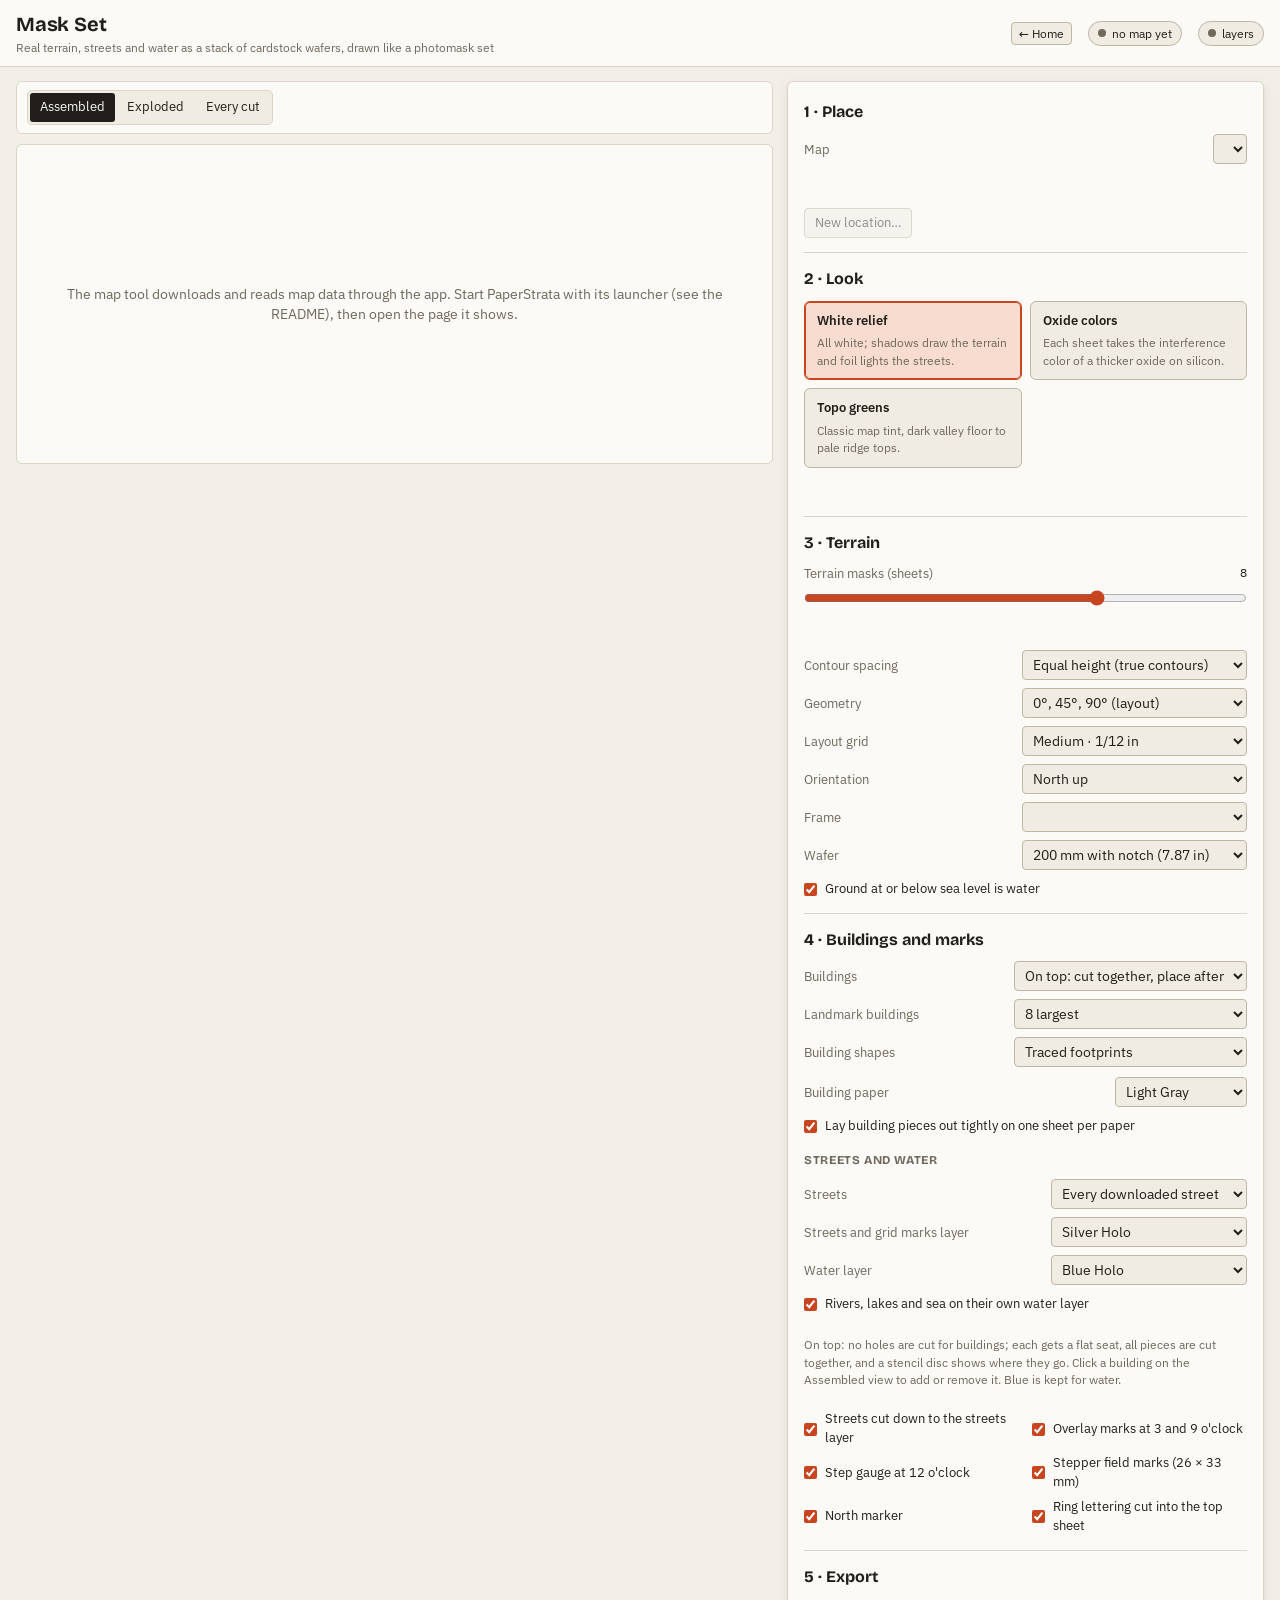
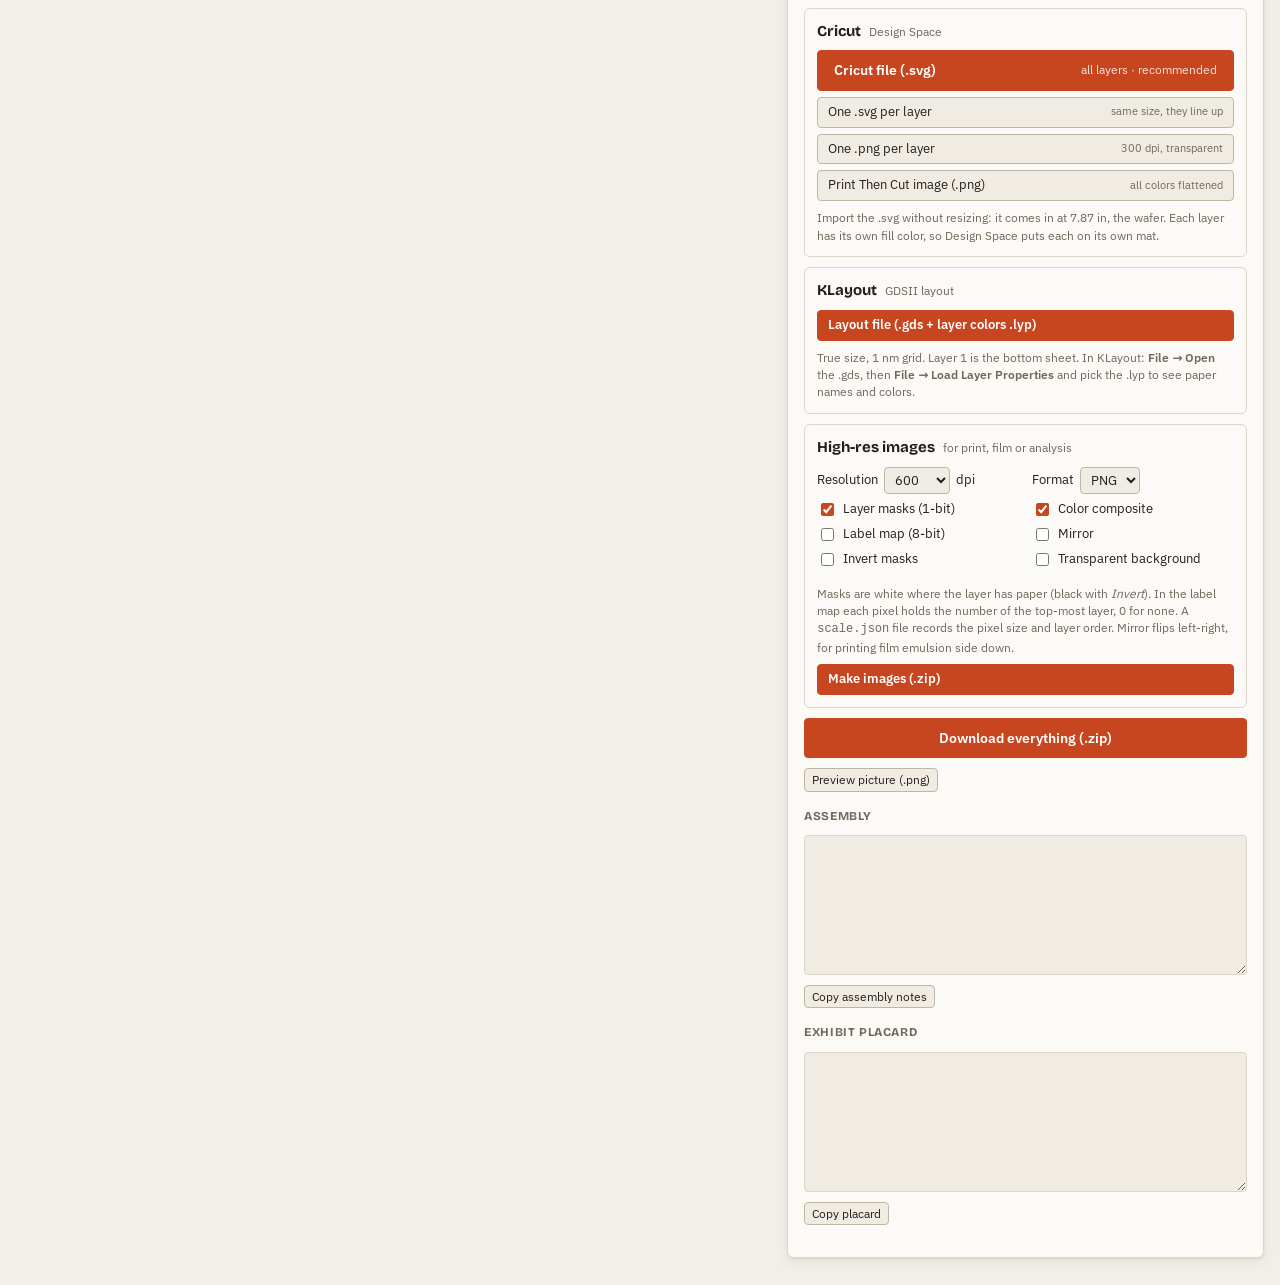
==== web/map.html @ 46f8a017 "PaperStrata: photos and maps to stacked layers for Cricut, KLayout and print Turn a photo or any pla" ====
<!doctype html>
<html lang="en">
<head>
<meta charset="utf-8">
<meta name="viewport" content="width=device-width, initial-scale=1, viewport-fit=cover">
<title>Mask Set · PaperStrata</title>
<link rel="stylesheet" href="css/fonts.css">
<link rel="stylesheet" href="css/styles.css">
<link rel="stylesheet" href="css/map.css">
</head>
<body>

<header class="topbar">
  <div>
    <h1 id="siteTitle">Mask Set</h1>
    <div class="sub">Real terrain, streets and water as a stack of cardstock wafers, drawn like a photomask set</div>
  </div>
  <div class="spacer"></div>
  <a class="btn sm" href="index.html">← Home</a>
  <span class="chip" id="chipSize">no map yet</span>
  <span class="chip" id="chipLayers">layers</span>
</header>

<main class="wafer-ws">
  <section class="wstage" aria-label="Preview">
    <div class="toolbar">
      <div class="group" id="viewTabsW">
        <button class="btn active" data-view="stack">Assembled</button>
        <button class="btn" data-view="exploded">Exploded</button>
        <button class="btn" data-view="cuts">Every cut</button>
      </div>
      <label id="explodeRow" hidden>Spread <input type="range" id="explode" min="0" max="100" value="60"></label>
    </div>
    <div class="wwrap" id="waferWrap">
      <canvas id="waferCanvas" width="16" height="16"></canvas>
      <div class="cuts-grid" id="cutsGridW" hidden></div>
      <div class="busy" id="busyW" hidden>Building…</div>
      <div class="wempty" id="emptyW" hidden></div>
    </div>
    <div class="statusline" id="statusW"></div>
  </section>

  <section class="panel wpanel" aria-label="Design">
    <div class="wsec">
      <h2>1 · Place</h2>
      <div class="row">
        <label for="sitePick">Map</label>
        <select id="sitePick"></select>
      </div>
      <p class="note" id="siteNote"></p>
      <div class="btns">
        <button class="btn" id="btnNewSite">New location…</button>
        <button class="btn sm" id="btnDeleteSite" hidden>Delete this map</button>
      </div>
      <form class="newsite" id="newSite" hidden>
        <label class="field">Name <input type="text" id="nsName" placeholder="e.g. Mount Tamalpais" maxlength="60" required></label>
        <label class="field">Coordinates
          <input type="text" id="nsCoords" placeholder="Paste from Google Maps: 37.9235, -122.5965" autocomplete="off" required>
        </label>
        <p class="note" id="nsCoordsOut">In Google Maps, right-click a spot and click the numbers at the top of the menu to copy them. A Google Maps link or 37°55'24.6"N 122°35'47.4"W also works.</p>
        <div class="field">Field of view (wafer diameter)
          <div class="dia">
            <input type="number" id="nsDia" min="0.2" max="30" step="0.1" value="5" required>
            <div class="group unit" id="nsUnit" role="radiogroup" aria-label="Unit">
              <button type="button" class="btn sm active" data-unit="km" aria-pressed="true">km</button>
              <button type="button" class="btn sm" data-unit="mi" aria-pressed="false">mi</button>
            </div>
          </div>
        </div>
        <p class="note" id="nsScale"></p>
        <div class="btns">
          <button class="btn primary" id="nsGo" type="submit">Download map data</button>
          <button class="btn" id="nsCancel" type="button">Cancel</button>
        </div>
        <div class="xp-status" id="nsStatus" hidden><div id="nsMsg"></div><div class="xp-bar"><i id="nsBar"></i></div></div>
        <p class="note">Elevation from AWS Terrain Tiles; streets, water and buildings from OpenStreetMap. Downloads take from a few seconds to a couple of minutes, and are kept for next time.</p>
      </form>
    </div>

    <div class="wsec">
      <h2>2 · Look</h2>
      <div class="look-cards">
        <label class="look-card"><input type="radio" name="pal" value="white" checked><b>White relief</b><span>All white; shadows draw the terrain and foil lights the streets.</span></label>
        <label class="look-card"><input type="radio" name="pal" value="oxide"><b>Oxide colors</b><span>Each sheet takes the interference color of a thicker oxide on silicon.</span></label>
        <label class="look-card"><input type="radio" name="pal" value="greens"><b>Topo greens</b><span>Classic map tint, dark valley floor to pale ridge tops.</span></label>
      </div>
      <p class="note" id="paletteNote"></p>
    </div>

    <div class="wsec">
      <h2>3 · Terrain</h2>
      <div class="row"><label for="levels">Terrain masks (sheets)</label><span class="val" id="levelsOut">8</span><input type="range" id="levels" min="4" max="10" value="8"></div>
      <p class="note" id="intervalOut"></p>
      <div class="row">
        <label for="spacing">Contour spacing</label>
        <select id="spacing"><option value="height" selected>Equal height (true contours)</option><option value="area">Equal area (balanced sheets)</option></select>
        <label for="geom">Geometry</label>
        <select id="geom"><option value="octi" selected>0°, 45°, 90° (layout)</option><option value="manhattan">0° and 90° only</option></select>
        <label for="grid">Layout grid</label>
        <select id="grid"><option value="3">Fine · 1/16 in</option><option value="4" selected>Medium · 1/12 in</option><option value="6">Bold · 1/8 in</option></select>
        <label for="orient">Orientation</label>
        <select id="orient"><option value="north" selected>North up</option><option value="grid">Street grid square to the wafer</option></select>
        <label for="frame" data-needs="frames">Frame</label>
        <select id="frame" data-needs="frames"></select>
        <label for="wafer">Wafer</label>
        <select id="wafer"><option value="200" selected>200 mm with notch (7.87 in)</option><option value="150">150 mm with flat (5.91 in)</option></select>
      </div>
      <label class="check"><input type="checkbox" id="sea" checked> Ground at or below sea level is water</label>
    </div>

    <div class="wsec">
      <h2>4 · Buildings and marks</h2>
      <div class="row">
        <label for="mount">Buildings</label>
        <select id="mount"><option value="top" selected>On top: cut together, place after</option><option value="inlay">Inlaid flush in their own holes</option><option value="via">Cut out to the foil</option></select>
        <label for="mainCount">Landmark buildings</label>
        <select id="mainCount"><option value="0">None</option><option value="4">4 largest</option><option value="8" selected>8 largest</option><option value="12">12 largest</option><option value="16">16 largest</option></select>
        <label for="mainShape">Building shapes</label>
        <select id="mainShape"><option value="trace" selected>Traced footprints</option><option value="rect">Simple rectangles</option></select>
      </div>
      <div id="extraOptions" class="extra-options" hidden></div>
      <div id="paperRows">
        <div class="row"><label for="mainPaper">Building paper</label><select id="mainPaper"></select></div>
      </div>
      <label class="check" id="denseRow"><input type="checkbox" id="dense" checked> Lay building pieces out tightly on one sheet per paper</label>
      <h3 class="sub-h">Streets and water</h3>
      <div class="row">
        <label for="streetDetail">Streets</label>
        <select id="streetDetail"><option value="all" selected>Every downloaded street</option><option value="major">Main and secondary roads</option><option value="main">Main roads only</option></select>
        <label for="streetPaper">Streets and grid marks layer</label><select id="streetPaper"></select>
        <label for="waterPaper">Water layer</label><select id="waterPaper"></select>
      </div>
      <label class="check"><input type="checkbox" id="water" checked> Rivers, lakes and sea on their own water layer</label>
      <p class="note">On top: no holes are cut for buildings; each gets a flat seat, all pieces are cut together, and a stencil disc shows where they go. Click a building on the Assembled view to add or remove it. Blue is kept for water.</p>
      <div class="checks">
        <label class="check"><input type="checkbox" id="roads" checked> Streets cut down to the streets layer</label>
        <label class="check"><input type="checkbox" id="align" checked> Overlay marks at 3 and 9 o'clock</label>
        <label class="check"><input type="checkbox" id="gauge" checked> Step gauge at 12 o'clock</label>
        <label class="check"><input type="checkbox" id="fields" checked> Stepper field marks (26 × 33 mm)</label>
        <label class="check"><input type="checkbox" id="north" checked> North marker</label>
        <label class="check"><input type="checkbox" id="lettering" checked> Ring lettering cut into the top sheet</label>
      </div>
    </div>

    <div class="wsec">
      <h2>5 · Export</h2>
      <div class="layer-list" id="layerListW"></div>
      <div id="exportPanel"></div>
      <div class="btns"><button class="btn sm" id="btnPngW">Preview picture (.png)</button></div>
      <h3 class="sub-h">Assembly</h3>
      <textarea class="cut-sheet" id="assembly" readonly spellcheck="false"></textarea>
      <div class="btns"><button class="btn sm" data-copy="assembly">Copy assembly notes</button></div>
      <h3 class="sub-h">Exhibit placard</h3>
      <textarea class="cut-sheet" id="placard" readonly spellcheck="false"></textarea>
      <div class="btns"><button class="btn sm" data-copy="placard">Copy placard</button></div>
    </div>
  </section>
</main>

<div class="toast" id="toast" hidden></div>

<script src="vendor/jszip.min.js"></script>
<script src="js/engine.js"></script>
<script src="js/export.js"></script>
<script src="js/export-ui.js"></script>
<script src="js/palettes.js"></script>
<script src="js/map.js"></script>
</body>
</html>
---- web/css/fonts.css ----
/* Bundled fonts (SIL Open Font License; see fonts/OFL-*.txt) so the app works offline. */
@font-face { font-family: 'IBM Plex Sans'; font-weight: 400; font-style: normal; font-display: swap; src: url('../fonts/ibm-plex-sans-latin-400-normal.woff2') format('woff2'); }
@font-face { font-family: 'IBM Plex Sans'; font-weight: 500; font-style: normal; font-display: swap; src: url('../fonts/ibm-plex-sans-latin-500-normal.woff2') format('woff2'); }
@font-face { font-family: 'IBM Plex Sans'; font-weight: 600; font-style: normal; font-display: swap; src: url('../fonts/ibm-plex-sans-latin-600-normal.woff2') format('woff2'); }
@font-face { font-family: 'IBM Plex Mono'; font-weight: 400; font-style: normal; font-display: swap; src: url('../fonts/ibm-plex-mono-latin-400-normal.woff2') format('woff2'); }
@font-face { font-family: 'IBM Plex Mono'; font-weight: 500; font-style: normal; font-display: swap; src: url('../fonts/ibm-plex-mono-latin-500-normal.woff2') format('woff2'); }
@font-face { font-family: 'Bricolage Grotesque'; font-weight: 500; font-style: normal; font-display: swap; src: url('../fonts/bricolage-grotesque-latin-500-normal.woff2') format('woff2'); }
@font-face { font-family: 'Bricolage Grotesque'; font-weight: 700; font-style: normal; font-display: swap; src: url('../fonts/bricolage-grotesque-latin-700-normal.woff2') format('woff2'); }
---- web/css/styles.css ----
/* Layout: three working columns on desktop — paper on hand | stage | preparation —
   collapsing to a single scrolling column on phones. */
:root {
  --bg: #f2efe8;          /* paper tray */
  --panel: #fbfaf6;       /* sheet */
  --panel-2: #f0ece3;
  --ink: #221f1b;
  --muted: #6f685c;
  --line: #ddd6c8;
  --line-strong: #bfb6a4;
  --accent: #c7461f;      /* cut line */
  --accent-ink: #ffffff;
  --accent-soft: #f7dccf;
  --ok: #2f7a4b;
  --warn: #a8701c;
  --bad: #b3261e;
  --checker-a: #e9e4d9;
  --checker-b: #f8f5ee;
  --font-display: "Bricolage Grotesque", "Avenir Next", "Segoe UI", sans-serif;
  --font-body: "IBM Plex Sans", "Segoe UI", system-ui, sans-serif;
  --font-mono: "IBM Plex Mono", "Cascadia Mono", Consolas, monospace;
  --radius: 6px;
  --shadow: 0 1px 2px rgba(30, 25, 15, 0.08), 0 4px 14px rgba(30, 25, 15, 0.06);
}
@media (prefers-color-scheme: dark) {
  :root:not([data-theme="light"]) {
    --bg: #1a1916; --panel: #242320; --panel-2: #2d2b27; --ink: #ece7dc; --muted: #a59d8e;
    --line: #3a3732; --line-strong: #55504a; --accent: #ff7a4a; --accent-ink: #1a1410; --accent-soft: #4a2a1d;
    --ok: #6fc48f; --warn: #e0a54a; --bad: #f08a80; --checker-a: #2a2824; --checker-b: #34312c;
    --shadow: 0 1px 2px rgba(0,0,0,0.4), 0 4px 14px rgba(0,0,0,0.3);
    color-scheme: dark;
  }
}
:root[data-theme="dark"] {
  --bg: #1a1916; --panel: #242320; --panel-2: #2d2b27; --ink: #ece7dc; --muted: #a59d8e;
  --line: #3a3732; --line-strong: #55504a; --accent: #ff7a4a; --accent-ink: #1a1410; --accent-soft: #4a2a1d;
  --ok: #6fc48f; --warn: #e0a54a; --bad: #f08a80; --checker-a: #2a2824; --checker-b: #34312c;
  --shadow: 0 1px 2px rgba(0,0,0,0.4), 0 4px 14px rgba(0,0,0,0.3);
  color-scheme: dark;
}

* { box-sizing: border-box; }
[hidden] { display: none !important; }
html, body { height: 100%; }
body {
  margin: 0; background: var(--bg); color: var(--ink);
  font: 14px/1.45 var(--font-body);
  padding-block: 0; padding-inline: 0;
}
h1, h2, h3 { font-family: var(--font-display); margin: 0; text-wrap: balance; }
button, input, select, textarea { font: inherit; color: inherit; }
button { cursor: pointer; }
.num { font-family: var(--font-mono); font-variant-numeric: tabular-nums; }
.muted { color: var(--muted); }
.small { font-size: 12px; }
a { color: var(--accent); }
:focus-visible { outline: 2px solid var(--accent); outline-offset: 2px; }
@media (prefers-reduced-motion: reduce) { * { transition: none !important; animation: none !important; } }

/* ---------------- header */
.topbar {
  display: flex; align-items: center; gap: 16px; flex-wrap: wrap;
  padding: 10px 16px; border-bottom: 1px solid var(--line); background: var(--panel);
  position: sticky; top: env(safe-area-inset-top, 0px); z-index: 5;
}
.topbar h1 { font-size: 20px; font-weight: 700; letter-spacing: -0.01em; }
.topbar .sub { color: var(--muted); font-size: 12px; }
.topbar .spacer { flex: 1; }
.chip {
  display: inline-flex; align-items: center; gap: 6px; padding: 3px 9px; border-radius: 999px;
  border: 1px solid var(--line-strong); font-size: 12px; background: var(--panel-2);
}
.chip::before { content: ""; width: 8px; height: 8px; border-radius: 50%; background: var(--muted); }
.chip.ok::before { background: var(--ok); }
.chip.warn::before { background: var(--warn); }
.chip.bad::before { background: var(--bad); }

/* ---------------- workspace grid */
.workspace {
  display: grid; grid-template-columns: 290px minmax(0, 1fr) 370px; gap: 14px;
  padding: 14px 16px 28px; align-items: start;
}
@media (max-width: 1180px) { .workspace { grid-template-columns: minmax(0, 1fr) 360px; } .panel.paper { grid-column: 1 / -1; order: 3; } }
@media (max-width: 820px) { .workspace { grid-template-columns: minmax(0, 1fr); } .panel.paper { order: 3; } .panel.prepare { order: 2; } .stage { order: 1; z-index: 4; }
  .canvas-wrap { min-height: 0; padding: 6px; } .canvas-wrap canvas { max-height: 32vh; } .statusline { display: none; } }

.panel { background: var(--panel); border: 1px solid var(--line); border-radius: var(--radius); box-shadow: var(--shadow); min-width: 0; }
.panel > header { display: flex; align-items: baseline; gap: 10px; padding: 12px 14px 8px; border-bottom: 1px solid var(--line); }
.panel > header h2 { font-size: 15px; font-weight: 700; }
.panel > header .hint { color: var(--muted); font-size: 12px; margin-left: auto; }

details.section { border-bottom: 1px solid var(--line); }
details.section:last-child { border-bottom: 0; }
details.section > summary {
  cursor: pointer; list-style: none; padding: 10px 14px; font-family: var(--font-display); font-weight: 700; font-size: 14px;
  display: flex; align-items: center; gap: 8px; user-select: none;
}
details.section > summary::-webkit-details-marker { display: none; }
details.section > summary::before { content: "▸"; color: var(--muted); font-size: 12px; transition: transform .15s; }
details.section[open] > summary::before { transform: rotate(90deg); }
details.section > summary .tag { margin-left: auto; font-family: var(--font-mono); font-weight: 400; font-size: 11px; color: var(--muted); }
.section-body { padding: 4px 14px 14px; display: grid; gap: 10px; }

/* ---------------- form controls */
.row { display: grid; grid-template-columns: minmax(0, 1fr) minmax(0, max-content); gap: 8px 10px; align-items: center; }
.row > * { min-width: 0; }
.row label { color: var(--muted); font-size: 12.5px; }
.row .val { font-family: var(--font-mono); font-size: 12px; color: var(--ink); min-width: 48px; text-align: right; }
.row input[type="range"] { grid-column: 1 / -1; width: 100%; accent-color: var(--accent); margin: 0; }
.row select, .row input[type="number"], .row input[type="text"] {
  background: var(--panel-2); border: 1px solid var(--line-strong); border-radius: 4px; padding: 4px 6px; min-width: 0; max-width: 100%; width: 100%;
}
.row select { max-width: min(100%, 260px); }
.row input[type="number"] { width: 84px; font-family: var(--font-mono); }
.row.full > * { grid-column: 1 / -1; }
.check { display: flex; align-items: center; gap: 8px; font-size: 13px; }
.check input { accent-color: var(--accent); margin: 0; }
.btns { display: flex; flex-wrap: wrap; gap: 6px; }
.btn {
  background: var(--panel-2); border: 1px solid var(--line-strong); border-radius: 4px; padding: 5px 10px; font-size: 13px;
  display: inline-flex; align-items: center; gap: 6px;
}
.btn:hover { border-color: var(--ink); }
.btn.primary { background: var(--accent); color: var(--accent-ink); border-color: var(--accent); font-weight: 600; }
.btn.primary:hover { filter: brightness(1.05); }
.btn.sm { padding: 2px 7px; font-size: 12px; }
.btn.active { background: var(--ink); color: var(--panel); border-color: var(--ink); }
.btn[disabled] { opacity: .5; cursor: not-allowed; }
.note { font-size: 12px; color: var(--muted); }
.note.warn { color: var(--warn); }
.note.bad { color: var(--bad); }

/* ---------------- stage */
.stage { display: grid; grid-template-columns: minmax(0, 1fr); gap: 10px; min-width: 0; position: sticky; top: calc(var(--topbar-h, 60px) + 10px); align-self: start; }
.stage > * { min-width: 0; }
.toolbar { display: flex; flex-wrap: wrap; align-items: center; gap: 8px; padding: 8px 10px; background: var(--panel); border: 1px solid var(--line); border-radius: var(--radius); }
.toolbar .group { display: inline-flex; gap: 2px; border: 1px solid var(--line); border-radius: 5px; padding: 2px; background: var(--panel-2); }
.toolbar .group .btn { border: 0; background: transparent; border-radius: 3px; }
.toolbar .group .btn.active { background: var(--ink); color: var(--panel); }
.toolbar .sep { width: 1px; align-self: stretch; background: var(--line); margin: 0 2px; }
.toolbar label { font-size: 12px; color: var(--muted); display: inline-flex; align-items: center; gap: 6px; }
.toolbar input[type="range"] { width: 90px; accent-color: var(--accent); }
.paint-strip { display: inline-flex; gap: 3px; flex-wrap: wrap; }
.paint-strip .sw { width: 20px; height: 20px; border-radius: 4px; border: 1px solid var(--line-strong); padding: 0; }
.paint-strip .sw.active { outline: 2px solid var(--accent); outline-offset: 1px; }

.canvas-wrap {
  position: relative; background: var(--panel); border: 1px solid var(--line); border-radius: var(--radius); padding: 10px;
  display: flex; align-items: center; justify-content: center; min-height: 320px;
}
.canvas-wrap canvas {
  max-width: 100%; max-height: calc(100vh - var(--topbar-h, 60px) - 215px); width: auto; height: auto; display: block; min-width: 0; object-fit: contain;
  background: repeating-conic-gradient(var(--checker-a) 0% 25%, var(--checker-b) 0% 50%) 0 0 / 16px 16px;
  box-shadow: 0 0 0 1px var(--line);
}
.canvas-wrap canvas.tool-fill, .canvas-wrap canvas.tool-brush, .canvas-wrap canvas.tool-erase { cursor: crosshair; }
.cuts-grid { display: grid; grid-template-columns: repeat(auto-fill, minmax(150px, 1fr)); gap: 10px; width: 100%; max-height: calc(100vh - var(--topbar-h, 60px) - 215px); overflow-y: auto; padding: 2px; }
.cut-card { background: var(--panel-2); border: 1px solid var(--line); border-radius: 6px; padding: 6px; display: grid; gap: 4px; cursor: pointer; }
.cut-card.selected { border-color: var(--accent); box-shadow: inset 0 0 0 1px var(--accent); }
.cut-card canvas { width: 100%; height: auto; display: block; background: none; box-shadow: none; }
.cut-card .t { font-size: 11px; display: grid; } .cut-card .t b { font-size: 12px; } .cut-card .t span { color: var(--muted); }
.steps { font-size: 12.5px; background: var(--panel-2); border: 1px solid var(--line); border-radius: 6px; padding: 10px 12px; display: grid; gap: 6px; }
.steps ol { margin: 0; padding-left: 18px; display: grid; gap: 4px; }
.canvas-wrap .drop { position: absolute; inset: 0; display: grid; place-items: center; background: var(--accent-soft); color: var(--ink); border: 2px dashed var(--accent); border-radius: var(--radius); font-weight: 600; pointer-events: none; }
.canvas-wrap .busy { position: absolute; top: 14px; right: 14px; font-size: 12px; color: var(--muted); background: var(--panel); padding: 2px 8px; border-radius: 999px; border: 1px solid var(--line); }
.statusline { display: flex; flex-wrap: wrap; min-width: 0; overflow-wrap: anywhere; gap: 6px 18px; font-size: 12px; color: var(--muted); padding: 0 4px; }
.statusline b { color: var(--ink); font-weight: 600; }

.stack-ctl { display: flex; align-items: center; gap: 10px; padding: 8px 10px; background: var(--panel); border: 1px solid var(--line); border-radius: var(--radius); font-size: 12px; color: var(--muted); }
.stack-ctl input[type="range"] { flex: 1; accent-color: var(--accent); }

/* ---------------- paper packs */
.pack { border-bottom: 1px solid var(--line); padding: 10px 14px; display: grid; gap: 8px; }
.pack:last-child { border-bottom: 0; }
.pack-head { display: flex; align-items: center; gap: 6px; flex-wrap: wrap; }
.pack-head input.name { flex: 1 1 140px; min-width: 0; background: transparent; border: 1px solid transparent; border-radius: 4px; padding: 2px 4px; font-weight: 600; font-family: var(--font-display); }
.pack-head input.name:hover, .pack-head input.name:focus { border-color: var(--line-strong); background: var(--panel-2); }
.pack-meta { display: grid; grid-template-columns: auto 1fr; gap: 4px 8px; font-size: 12px; align-items: center; }
.pack-meta label { color: var(--muted); }
.pack-meta select, .pack-meta input { background: var(--panel-2); border: 1px solid var(--line); border-radius: 4px; padding: 2px 5px; font-size: 12px; min-width: 0; }
.swatches { display: flex; flex-wrap: wrap; gap: 5px; }
.swatch {
  position: relative; width: 44px; height: 34px; border-radius: 5px; border: 1px solid var(--line-strong); padding: 0; overflow: hidden;
  display: grid; place-items: end start;
}
.swatch.off { opacity: .35; }
.swatch.off::after { content: ""; position: absolute; inset: 0; background: linear-gradient(to top right, transparent 47%, var(--bad) 48%, var(--bad) 52%, transparent 53%); }
.swatch.editing { outline: 2px solid var(--accent); outline-offset: 1px; }
.swatch .k { font-size: 9px; line-height: 1; padding: 2px 3px; background: rgba(255,255,255,.75); color: #222; border-top-right-radius: 3px; max-width: 100%; overflow: hidden; white-space: nowrap; text-overflow: ellipsis; }
.color-editor { display: grid; grid-template-columns: auto 1fr auto; gap: 6px; align-items: center; background: var(--panel-2); border: 1px solid var(--line); border-radius: 5px; padding: 6px; font-size: 12px; }
.color-editor input[type="text"] { min-width: 0; background: var(--panel); border: 1px solid var(--line); border-radius: 4px; padding: 3px 5px; }
.color-editor input[type="color"] { width: 34px; height: 26px; padding: 0; border: 1px solid var(--line); border-radius: 4px; background: none; }
.color-editor .hex { font-family: var(--font-mono); width: 80px; }

/* ---------------- clusters table */
.cluster-table { display: grid; gap: 4px; }
.cluster-row { display: grid; grid-template-columns: 26px 1fr 52px; gap: 8px; align-items: center; font-size: 12px; }
.cluster-row .sw { width: 26px; height: 22px; border-radius: 4px; border: 1px solid var(--line-strong); }
.cluster-row select { min-width: 0; width: 100%; background: var(--panel-2); border: 1px solid var(--line); border-radius: 4px; padding: 2px 4px; font-size: 12px; }
.cluster-row .pct { text-align: right; }

/* ---------------- layers list */
.layer-list { display: grid; gap: 4px; }
.layer-row {
  display: grid; grid-template-columns: 18px 26px 1fr auto auto; gap: 8px; align-items: center;
  padding: 5px 6px; border: 1px solid var(--line); border-radius: 5px; background: var(--panel-2); font-size: 12px;
}
.layer-row.selected { border-color: var(--accent); box-shadow: inset 0 0 0 1px var(--accent); }
.layer-row.off { opacity: .45; }
.layer-row.dragging { opacity: .4; }
.layer-row .idx { font-family: var(--font-mono); color: var(--muted); font-size: 11px; }
.layer-row .sw { width: 26px; height: 22px; border-radius: 4px; border: 1px solid var(--line-strong); }
.layer-row .name { min-width: 0; overflow: hidden; }
.layer-row .name b { display: block; white-space: nowrap; overflow: hidden; text-overflow: ellipsis; }
.layer-row .name span { color: var(--muted); font-size: 11px; display: block; white-space: nowrap; overflow: hidden; text-overflow: ellipsis; }
.layer-row .stats { font-family: var(--font-mono); font-size: 11px; color: var(--muted); text-align: right; white-space: nowrap; }
.layer-row .stats b { color: var(--ink); font-weight: 500; }
.layer-row .ctl { display: inline-flex; gap: 2px; }
.layer-row .ctl .btn { padding: 1px 5px; font-size: 11px; line-height: 1.4; }
.layer-row .stats .alert { color: var(--warn); }
.order-note { font-size: 11px; color: var(--muted); }
.suggestions { display: grid; gap: 4px; }
.sug { font-size: 12px; padding: 6px 8px 6px 22px; border-radius: 4px; background: var(--panel-2); border: 1px solid var(--line); position: relative; }
.sug::before { content: ""; position: absolute; left: 8px; top: 10px; width: 8px; height: 8px; border-radius: 50%; background: var(--ok); }
.sug.warn::before { background: var(--warn); }

/* ---------------- export */
.export-grid { display: grid; gap: 6px; }
.export-grid .btn { justify-content: flex-start; }
.export-grid .btn small { color: var(--muted); font-weight: 400; margin-left: auto; }
.export-grid .btn.primary small { color: var(--accent-ink); opacity: .85; }
.cut-sheet { width: 100%; min-height: 140px; font-family: var(--font-mono); font-size: 11px; background: var(--panel-2); border: 1px solid var(--line); border-radius: 4px; padding: 6px; resize: vertical; }

/* ---------------- modal */
.modal { position: fixed; inset: 0; background: rgba(20, 15, 10, .55); display: grid; place-items: center; z-index: 20; padding: 16px; }
.modal .box { background: var(--panel); border: 1px solid var(--line); border-radius: 8px; box-shadow: var(--shadow); max-width: 900px; width: 100%; max-height: 92vh; overflow: auto; display: grid; gap: 10px; padding: 14px; }
.modal .box h3 { font-size: 16px; }
.modal canvas { max-width: 100%; height: auto; cursor: crosshair; border: 1px solid var(--line); }
.sampled { display: flex; flex-wrap: wrap; gap: 6px; }
.modal .box.wide { max-width: 1480px; }
.ex-scroll { overflow-x: auto; }
.ex-grid { display: grid; grid-template-columns: 44px repeat(8, minmax(118px, 1fr)); gap: 5px; align-items: stretch; min-width: 0; }
.ex-head { font-family: var(--font-display); font-weight: 700; font-size: 13px; align-self: end; }
.ex-head span { display: block; font-family: var(--font-body); font-weight: 400; font-size: 11px; color: var(--muted); }
.ex-row { font-family: var(--font-mono); font-size: 11px; color: var(--muted); align-self: center; }
.ex-cell { position: relative; display: grid; gap: 3px; padding: 4px; background: var(--panel-2); border: 1px solid var(--line); border-radius: 5px; text-align: left; min-width: 0; }
.ex-cell:hover { border-color: var(--ink); }
.ex-cell.best { border-color: var(--accent); box-shadow: inset 0 0 0 1px var(--accent); }
.ex-cell img { width: 100%; height: auto; display: block; border-radius: 3px; background: repeating-conic-gradient(var(--checker-a) 0% 25%, var(--checker-b) 0% 50%) 0 0 / 12px 12px; }
.ex-cell .m { font-family: var(--font-mono); font-size: 10px; color: var(--muted); white-space: nowrap; overflow: hidden; text-overflow: ellipsis; }
.ex-cell .rk { position: absolute; top: 6px; right: 6px; background: var(--accent); color: var(--accent-ink); font-size: 10px; font-weight: 700; padding: 1px 5px; border-radius: 999px; }
@media (max-width: 820px) { .ex-grid { grid-template-columns: 36px repeat(8, minmax(96px, 1fr)); } .ex-head span { display: none; } }
.sampled .sw { width: 36px; height: 28px; border-radius: 4px; border: 1px solid var(--line-strong); }

.toast { position: fixed; left: 50%; bottom: calc(18px + env(safe-area-inset-bottom, 0px)); transform: translateX(-50%); background: var(--ink); color: var(--panel); padding: 8px 14px; border-radius: 6px; font-size: 13px; box-shadow: var(--shadow); z-index: 30; max-width: 90vw; }
kbd { font-family: var(--font-mono); font-size: 11px; border: 1px solid var(--line-strong); border-radius: 3px; padding: 0 4px; background: var(--panel-2); }

/* ---------------- wizard */
.stepbar { display: flex; gap: 4px; flex-wrap: wrap; }
.stepbtn { display: inline-flex; align-items: center; gap: 6px; padding: 4px 10px 4px 4px; border-radius: 999px; border: 1px solid var(--line); background: var(--panel-2); font-size: 13px; }
.stepbtn span { width: 20px; height: 20px; border-radius: 50%; display: grid; place-items: center; font-family: var(--font-mono); font-size: 11px; background: var(--line); color: var(--ink); }
.stepbtn.active { border-color: var(--accent); background: var(--accent-soft); font-weight: 600; }
.stepbtn.active span { background: var(--accent); color: var(--accent-ink); }
.stepbtn.done span { background: var(--ok); color: #fff; }
.workspace.wizard { grid-template-columns: minmax(0, 1.25fr) minmax(360px, 0.9fr); }
@media (max-width: 1180px) { .workspace.wizard { grid-template-columns: minmax(0, 1fr) minmax(340px, 0.9fr); } }
@media (max-width: 820px) { .workspace.wizard { grid-template-columns: minmax(0, 1fr); } .steps-panel { order: 2; } }
.steps-panel { padding: 14px 16px 18px; display: grid; gap: 10px; }
.step { display: grid; gap: 12px; }
.step-head h2 { font-size: 18px; margin-bottom: 4px; }
.step-head p { margin: 0; color: var(--muted); font-size: 13px; max-width: 60ch; }
.step-nav { display: flex; justify-content: space-between; align-items: center; gap: 8px; padding-top: 6px; border-top: 1px solid var(--line); margin-top: 6px; }
.btn.big { padding: 9px 16px; font-size: 14px; }
.sub-h { font-size: 12px; text-transform: uppercase; letter-spacing: .05em; color: var(--muted); margin-top: 6px; display: flex; gap: 8px; align-items: baseline; }
.sub-h .tag { font-family: var(--font-mono); text-transform: none; letter-spacing: 0; font-weight: 400; font-size: 11px; }
.upload-box { display: flex; flex-wrap: wrap; align-items: center; gap: 10px; padding: 14px; border: 2px dashed var(--line-strong); border-radius: 8px; background: var(--panel-2); }
details.adv { border: 1px solid var(--line); border-radius: 6px; background: var(--panel-2); }
details.adv > summary { cursor: pointer; padding: 8px 12px; font-size: 13px; color: var(--muted); list-style: none; }
details.adv > summary::-webkit-details-marker { display: none; }
details.adv > summary::before { content: "▸ "; } details.adv[open] > summary::before { content: "▾ "; }
details.adv .section-body { padding: 4px 12px 12px; }
.look-cards { display: grid; grid-template-columns: repeat(auto-fit, minmax(150px, 1fr)); gap: 8px; }
.look-card { display: grid; gap: 4px; padding: 10px 12px; border: 1px solid var(--line-strong); border-radius: 6px; background: var(--panel-2); cursor: pointer; font-size: 12px; color: var(--muted); }
.look-card b { color: var(--ink); font-size: 13px; }
.look-card input { display: none; }
.look-card:has(input:checked) { border-color: var(--accent); box-shadow: inset 0 0 0 1px var(--accent); background: var(--accent-soft); }
.look-row-head { display: flex; justify-content: space-between; align-items: baseline; font-size: 13px; }
.look-row { display: grid; grid-template-columns: repeat(4, minmax(0, 1fr)); gap: 6px; }
.look-cell { position: relative; display: grid; gap: 3px; padding: 4px; background: var(--panel-2); border: 1px solid var(--line); border-radius: 5px; text-align: left; min-width: 0; min-height: 60px; }
.look-cell img { width: 100%; height: auto; display: block; border-radius: 3px; background: repeating-conic-gradient(var(--checker-a) 0% 25%, var(--checker-b) 0% 50%) 0 0 / 12px 12px; }
.look-cell .m { font-family: var(--font-mono); font-size: 10px; color: var(--muted); white-space: nowrap; overflow: hidden; text-overflow: ellipsis; }
.look-cell.best { border-color: var(--accent); box-shadow: inset 0 0 0 1px var(--accent); }
.look-cell.best::after { content: "recommended"; position: absolute; top: 6px; right: 6px; background: var(--accent); color: var(--accent-ink); font-size: 9px; font-weight: 700; padding: 1px 5px; border-radius: 999px; }
.look-cell.selected { outline: 2px solid var(--ink); outline-offset: 1px; }
.pack { padding: 10px 0; }

/* ---------------- example photos */
.examples { display: grid; gap: 6px; }
.example-strip { display: grid; grid-template-columns: repeat(auto-fill, minmax(96px, 1fr)); gap: 8px; }
.example { display: grid; gap: 4px; padding: 4px; border: 1px solid var(--line); border-radius: var(--radius); background: var(--panel-2); font-size: 12px; text-align: left; }
.example:hover { border-color: var(--ink); }
.example img { width: 100%; aspect-ratio: 4 / 3; object-fit: cover; border-radius: 3px; display: block; }
---- web/css/map.css ----
/* Mask Set page: preview pinned left, design steps right. Builds on styles.css tokens. */
.topbar a.btn { text-decoration: none; color: var(--ink); }
.wafer-ws { display: grid; grid-template-columns: minmax(0, 1.35fr) minmax(340px, 0.85fr); gap: 14px; padding: 14px 16px 28px; align-items: start; }
@media (max-width: 980px) { .wafer-ws { grid-template-columns: minmax(0, 1fr); } }
.wstage { display: grid; gap: 10px; min-width: 0; position: sticky; top: calc(var(--topbar-h, 64px) + 10px); }
@media (max-width: 980px) { .wstage { position: static; } }
.wwrap { position: relative; background: var(--panel); border: 1px solid var(--line); border-radius: var(--radius); padding: 10px; display: flex; justify-content: center; align-items: center; min-height: 320px; }
.wwrap canvas { display: block; max-width: 100%; height: auto; }
.wwrap .cuts-grid { max-height: calc(100vh - 200px); }
.wpanel { padding: 4px 16px 18px; }
.wsec { display: grid; gap: 10px; padding: 14px 0; border-bottom: 1px solid var(--line); }
.wsec:last-child { border-bottom: 0; }
.wsec h2 { font-size: 16px; }
.checks { display: grid; grid-template-columns: repeat(auto-fit, minmax(210px, 1fr)); gap: 6px 12px; }
.lrow { display: grid; grid-template-columns: 22px minmax(0, 1fr) auto; gap: 8px; align-items: center; padding: 4px 6px; border: 1px solid var(--line); border-radius: 5px; background: var(--panel-2); font-size: 12px; }
.lrow .sw { width: 22px; height: 18px; border-radius: 3px; border: 1px solid var(--line-strong); }
.lrow .sw.holo { background-image: conic-gradient(from 40deg, rgba(255,255,255,.55), rgba(185,227,255,.55), rgba(255,210,239,.55), rgba(255,242,194,.55), rgba(201,255,217,.5), rgba(255,255,255,.55)) !important; background-blend-mode: soft-light; }
.lrow .nm { min-width: 0; } .lrow .nm b { display: block; white-space: nowrap; overflow: hidden; text-overflow: ellipsis; }
.lrow .nm span { color: var(--muted); font-size: 11px; font-family: var(--font-mono); }
.lrow .st { color: var(--muted); font-size: 11px; }
#layerListW { display: grid; gap: 4px; }

#waferCanvas { cursor: pointer; }

/* place picker and new-location form */
.newsite { display: grid; gap: 8px; padding: 10px; border: 1px solid var(--line); border-radius: var(--radius); background: var(--panel-2); }
.newsite .field { display: grid; gap: 4px; font-size: 12.5px; color: var(--muted); }
.newsite input[type="text"], .newsite input[type="number"] { background: var(--panel); border: 1px solid var(--line-strong); border-radius: 4px; padding: 5px 7px; color: var(--ink); font: inherit; font-size: 13px; width: 100%; }
.newsite input:invalid:not(:placeholder-shown) { border-color: var(--bad); }
.dia { display: flex; gap: 8px; align-items: center; }
.dia input { max-width: 110px; }
.unit { display: inline-flex; }
.unit .btn { border-radius: 0; }
.unit .btn:first-child { border-radius: 4px 0 0 4px; }
.unit .btn:last-child { border-radius: 0 4px 4px 0; margin-left: -1px; }
.note.ok { color: var(--ok); }
.wempty { position: absolute; inset: 0; display: grid; place-items: center; text-align: center; padding: 24px; color: var(--muted); font-size: 14px; }
.xp-status { display: grid; gap: 6px; font-size: 13px; }
.xp-bar { height: 6px; background: var(--panel); border-radius: 3px; overflow: hidden; border: 1px solid var(--line); }
.xp-bar i { display: block; height: 100%; width: 0; background: var(--accent); transition: width .2s; }
[data-needs][hidden] { display: none !important; }
.extra-options { display: grid; gap: 6px; }
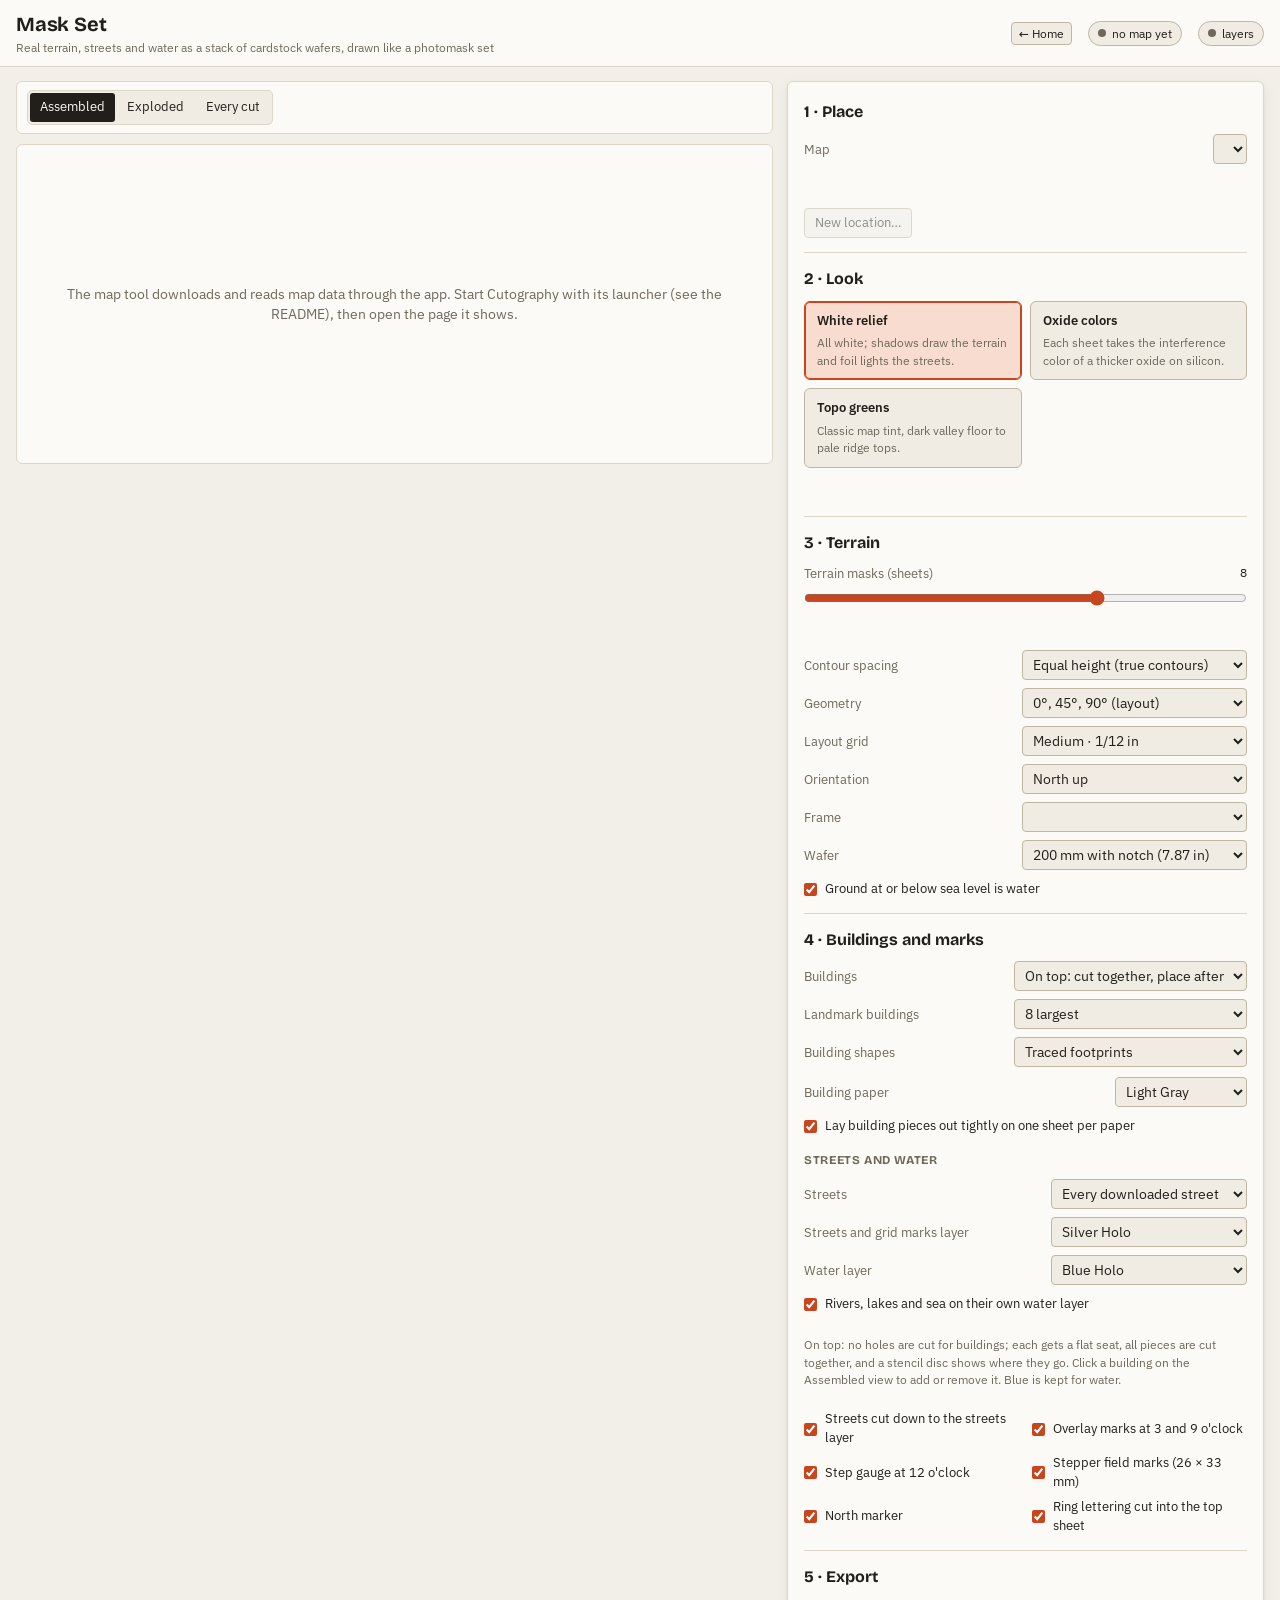
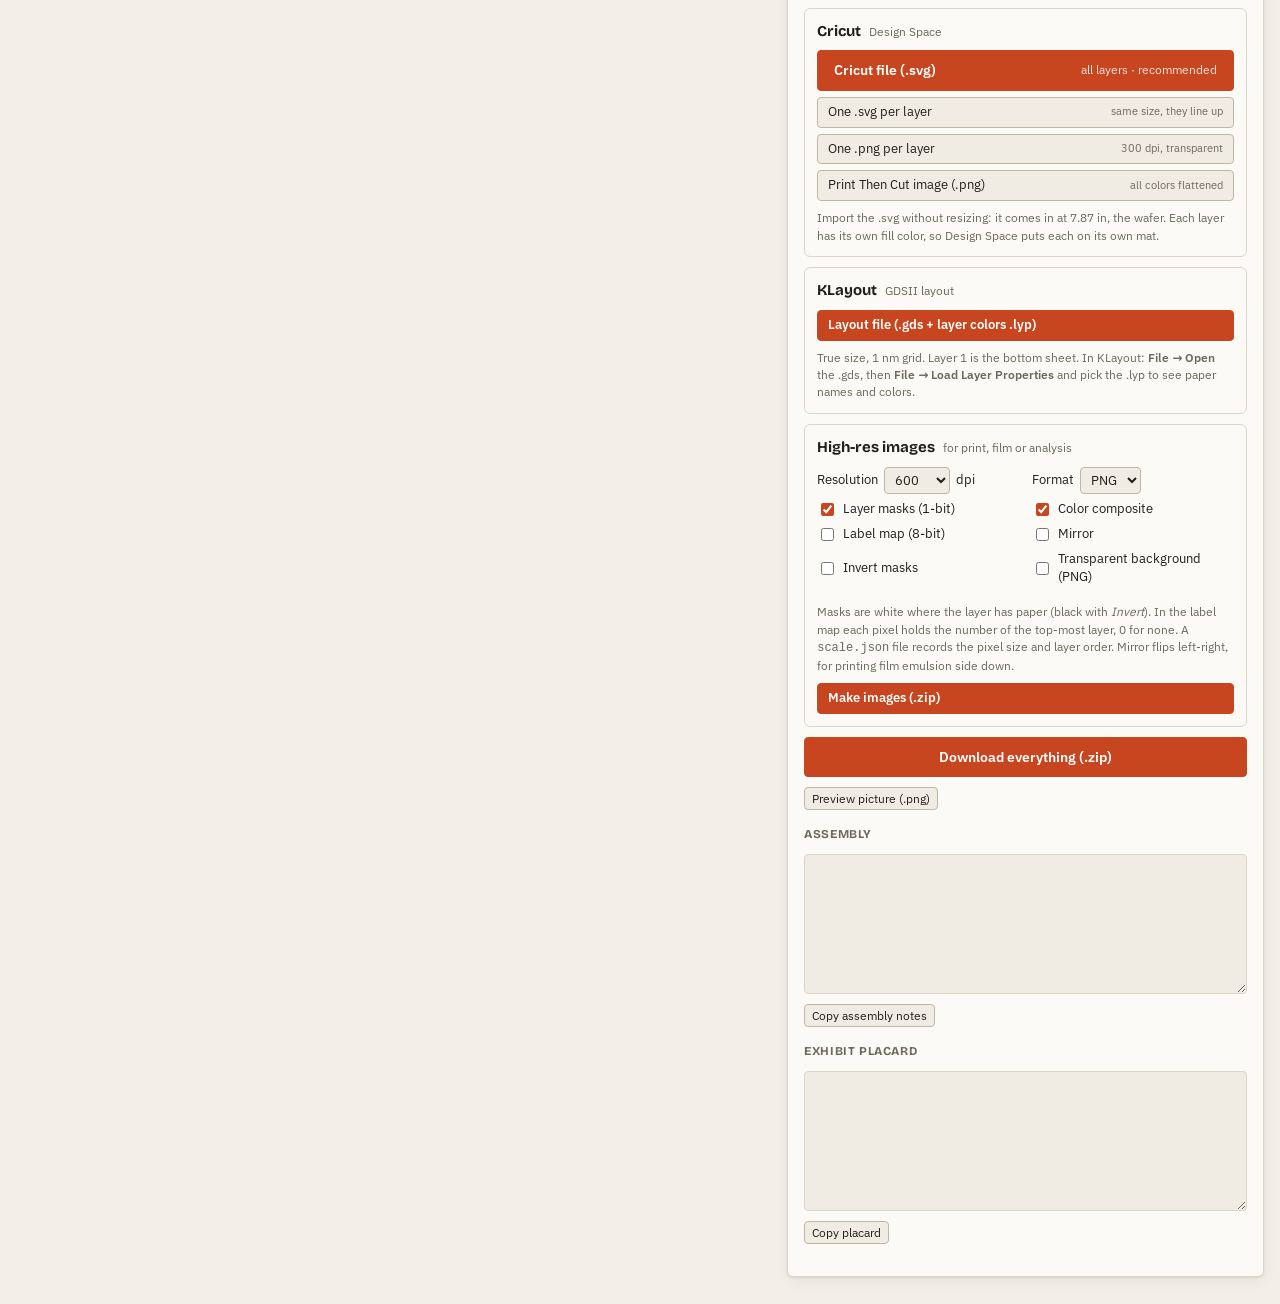
==== commit da115b24: "Rename to Cutography; add BMP export - New name everywhere: app, Python package (python -m cutograph" ====
--- a/web/map.html
+++ b/web/map.html
@@ -3,7 +3,7 @@
 <head>
 <meta charset="utf-8">
 <meta name="viewport" content="width=device-width, initial-scale=1, viewport-fit=cover">
-<title>Mask Set · PaperStrata</title>
+<title>Mask Set · Cutography</title>
 <link rel="stylesheet" href="css/fonts.css">
 <link rel="stylesheet" href="css/styles.css">
 <link rel="stylesheet" href="css/map.css">
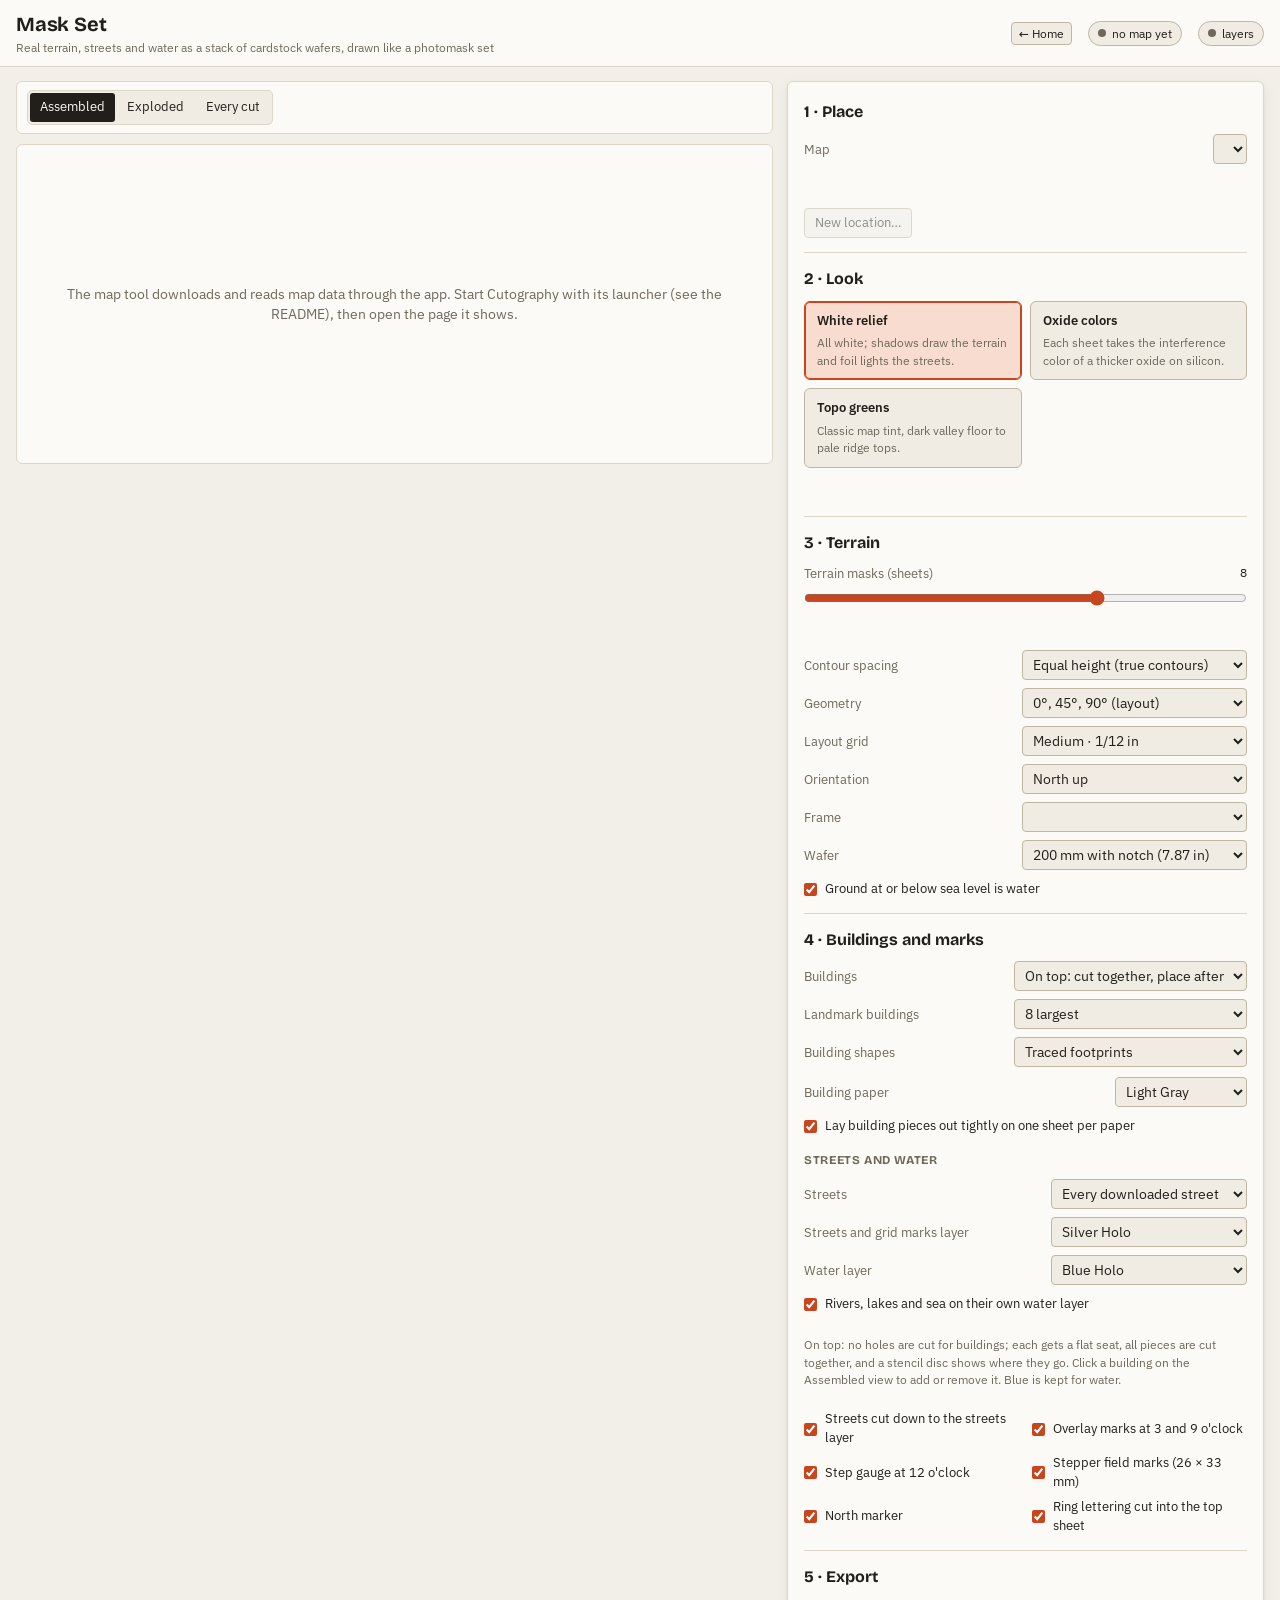
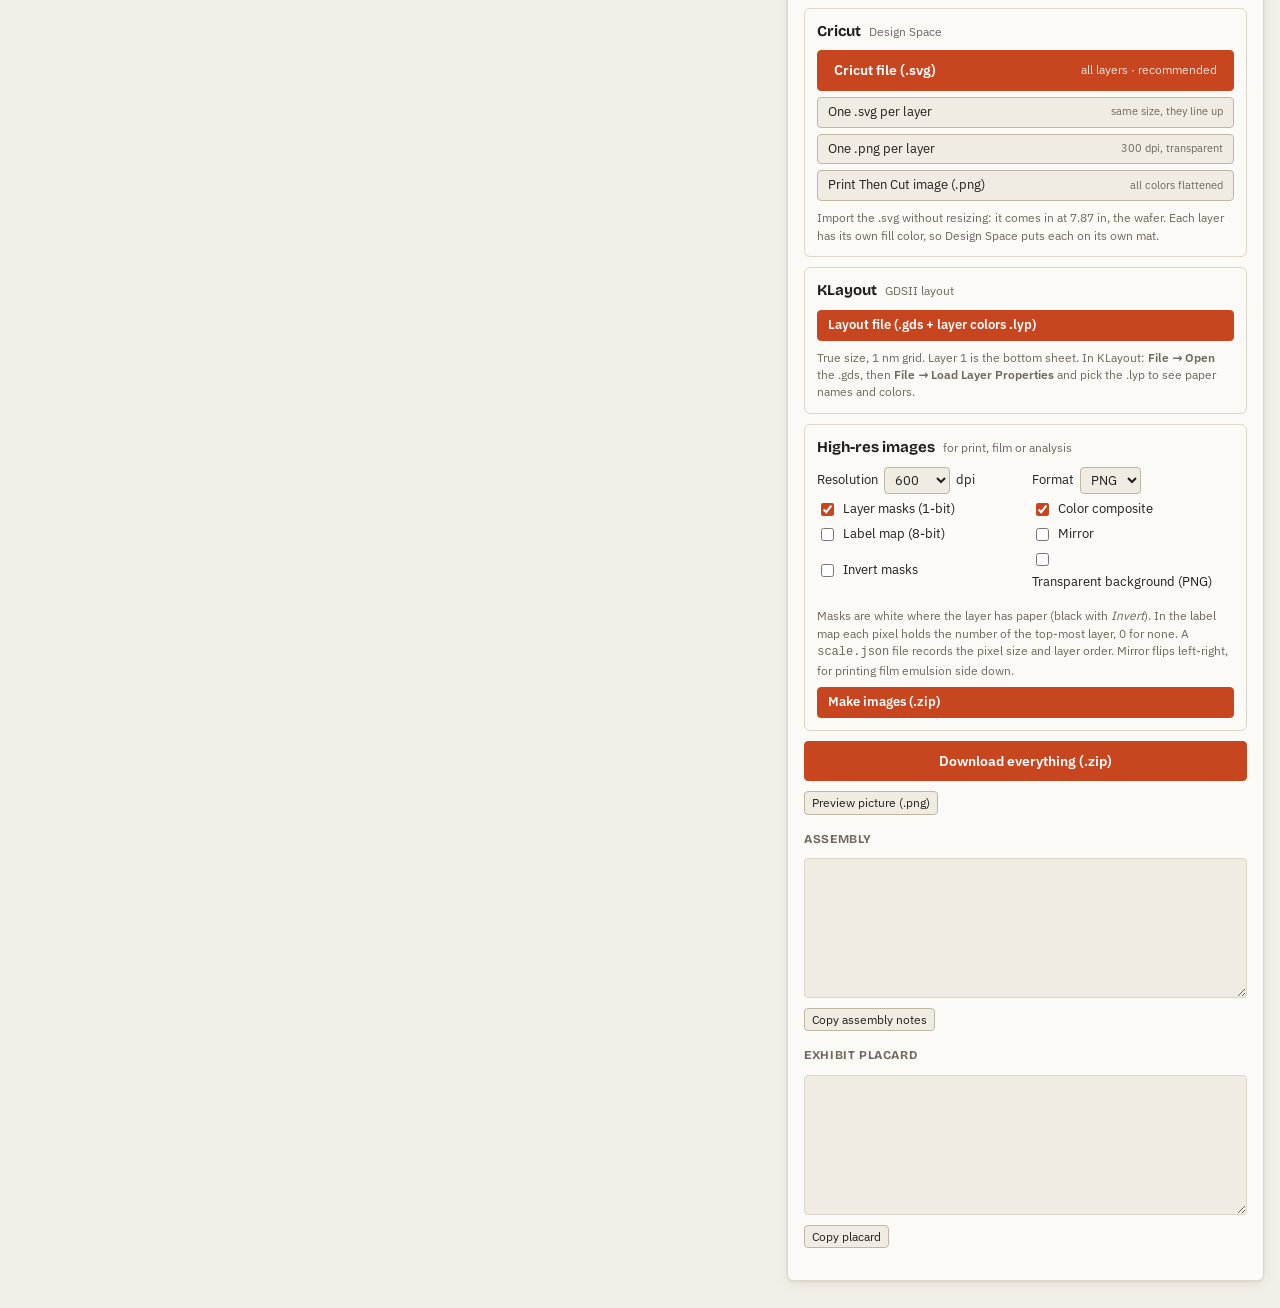
==== commit 545753e8: "Lithography modes: grayscale EBL relief and structural color Choose what you're making before the ph" ====
--- a/web/map.html
+++ b/web/map.html
@@ -41,6 +41,11 @@
   </section>
 
   <section class="panel wpanel" aria-label="Design">
+    <div class="wsec" id="fabSec" hidden>
+      <h2>Setup</h2>
+      <div id="fabSetup"></div>
+    </div>
+
     <div class="wsec">
       <h2>1 · Place</h2>
       <div class="row">
@@ -77,7 +82,7 @@
       </form>
     </div>
 
-    <div class="wsec">
+    <div class="wsec" data-paper-only>
       <h2>2 · Look</h2>
       <div class="look-cards">
         <label class="look-card"><input type="radio" name="pal" value="white" checked><b>White relief</b><span>All white; shadows draw the terrain and foil lights the streets.</span></label>
@@ -89,7 +94,7 @@
 
     <div class="wsec">
       <h2>3 · Terrain</h2>
-      <div class="row"><label for="levels">Terrain masks (sheets)</label><span class="val" id="levelsOut">8</span><input type="range" id="levels" min="4" max="10" value="8"></div>
+      <div class="row" id="levelsRow"><label for="levels">Terrain masks (sheets)</label><span class="val" id="levelsOut">8</span><input type="range" id="levels" min="4" max="10" value="8"></div>
       <p class="note" id="intervalOut"></p>
       <div class="row">
         <label for="spacing">Contour spacing</label>
@@ -102,13 +107,13 @@
         <select id="orient"><option value="north" selected>North up</option><option value="grid">Street grid square to the wafer</option></select>
         <label for="frame" data-needs="frames">Frame</label>
         <select id="frame" data-needs="frames"></select>
-        <label for="wafer">Wafer</label>
-        <select id="wafer"><option value="200" selected>200 mm with notch (7.87 in)</option><option value="150">150 mm with flat (5.91 in)</option></select>
+        <label for="wafer" data-paper-only>Wafer</label>
+        <select id="wafer" data-paper-only><option value="200" selected>200 mm with notch (7.87 in)</option><option value="150">150 mm with flat (5.91 in)</option></select>
       </div>
       <label class="check"><input type="checkbox" id="sea" checked> Ground at or below sea level is water</label>
     </div>
 
-    <div class="wsec">
+    <div class="wsec" data-paper-only>
       <h2>4 · Buildings and marks</h2>
       <div class="row">
         <label for="mount">Buildings</label>
@@ -147,12 +152,12 @@
       <div class="layer-list" id="layerListW"></div>
       <div id="exportPanel"></div>
       <div class="btns"><button class="btn sm" id="btnPngW">Preview picture (.png)</button></div>
-      <h3 class="sub-h">Assembly</h3>
-      <textarea class="cut-sheet" id="assembly" readonly spellcheck="false"></textarea>
-      <div class="btns"><button class="btn sm" data-copy="assembly">Copy assembly notes</button></div>
-      <h3 class="sub-h">Exhibit placard</h3>
-      <textarea class="cut-sheet" id="placard" readonly spellcheck="false"></textarea>
-      <div class="btns"><button class="btn sm" data-copy="placard">Copy placard</button></div>
+      <h3 class="sub-h" data-paper-only>Assembly</h3>
+      <textarea class="cut-sheet" id="assembly" readonly spellcheck="false" data-paper-only></textarea>
+      <div class="btns" data-paper-only><button class="btn sm" data-copy="assembly">Copy assembly notes</button></div>
+      <h3 class="sub-h" data-paper-only>Exhibit placard</h3>
+      <textarea class="cut-sheet" id="placard" readonly spellcheck="false" data-paper-only></textarea>
+      <div class="btns" data-paper-only><button class="btn sm" data-copy="placard">Copy placard</button></div>
     </div>
   </section>
 </main>
@@ -162,6 +167,10 @@
 <script src="vendor/jszip.min.js"></script>
 <script src="js/engine.js"></script>
 <script src="js/export.js"></script>
+<script src="js/optics.js"></script>
+<script src="js/fab.js"></script>
+<script src="js/fab-ui.js"></script>
+<script src="js/fab-export.js"></script>
 <script src="js/export-ui.js"></script>
 <script src="js/palettes.js"></script>
 <script src="js/map.js"></script>
--- a/web/css/styles.css
+++ b/web/css/styles.css
@@ -300,3 +300,10 @@
 .example { display: grid; gap: 4px; padding: 4px; border: 1px solid var(--line); border-radius: var(--radius); background: var(--panel-2); font-size: 12px; text-align: left; }
 .example:hover { border-color: var(--ink); }
 .example img { width: 100%; aspect-ratio: 4 / 3; object-fit: cover; border-radius: 3px; display: block; }
+
+/* ---------------- lithography modes: paper-only controls are hidden, generated palettes are read-only */
+body.litho [data-paper-only] { display: none !important; }
+body.litho:not(.mode-layers) [data-paper-palette],
+body.litho:not(.mode-layers) #packs .pack-head .btn,
+body.litho:not(.mode-layers) #packs .pack-meta { display: none !important; }
+body.litho:not(.mode-layers) #packs .pack-head input.name { pointer-events: none; border-color: transparent; background: transparent; }
